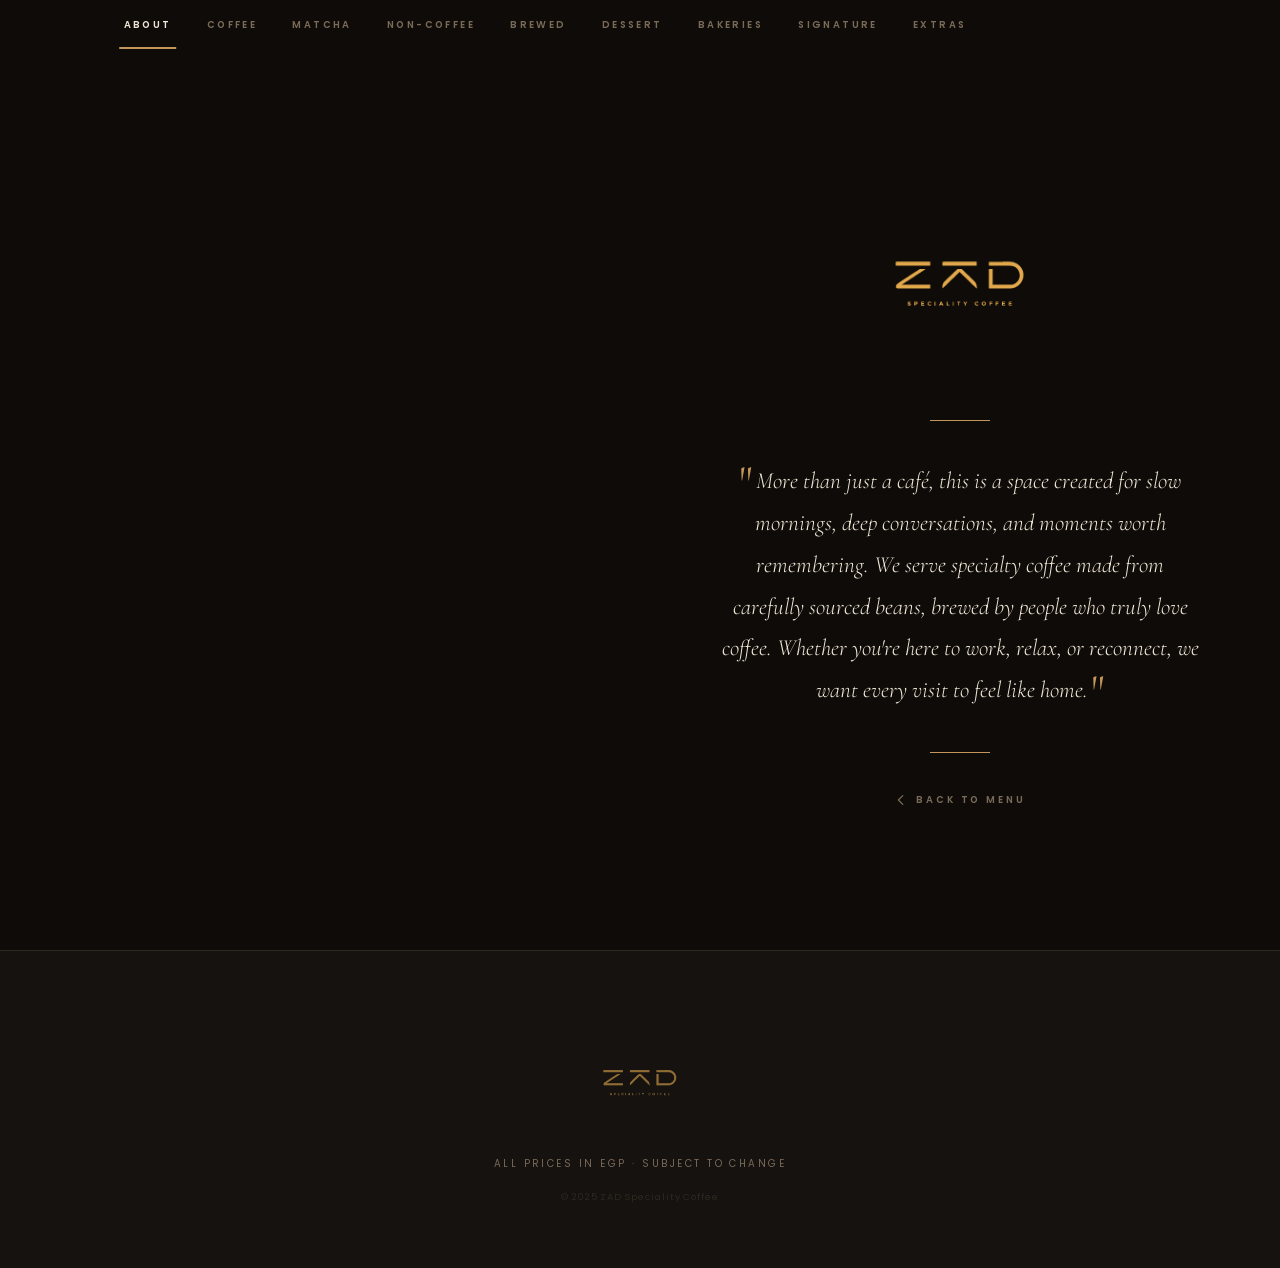
==== about.html @ 7866af66 "Add files via upload" ====
<!DOCTYPE html>
<html lang="en">
<head>
  <meta charset="UTF-8" />
  <meta name="viewport" content="width=device-width, initial-scale=1.0" />
  <title>ZAD — About</title>
  <link rel="icon" href="logo.png" />
  <link rel="stylesheet" href="style.css" />
  <style>
    .z-about-wrap {
      min-height: 100vh;
      display: grid;
      grid-template-columns: 1fr 1fr;
    }

    /* LEFT — slideshow */
    .z-about-left {
      position: relative;
      overflow: hidden;
      min-height: 600px;
    }

    .z-slide {
      position: absolute;
      inset: 0;
      background-size: cover;
      background-position: center;
      opacity: 0;
      transition: opacity 0.3s ease;
    }

    .z-slide.z-slide-active {
      opacity: 1;
    }

    /* RIGHT — content */
    .z-about-right {
      background: var(--bg);
      display: flex;
      flex-direction: column;
      align-items: center;
      justify-content: center;
      padding: 5rem 4rem;
      gap: 2.5rem;
      text-align: center;
    }

    .z-about-logo {
      width: min(280px, 60%);
      height: auto;
    }

    .z-about-rule {
      width: 60px;
      height: 1px;
      background: var(--gold);
      margin: 0 auto;
    }

    .z-about-quote {
      font-family: var(--f-serif);
      font-size: clamp(1.1rem, 2vw, 1.45rem);
      font-weight: 300;
      font-style: italic;
      color: var(--cream);
      line-height: 1.8;
      max-width: 480px;
    }

    .z-about-quote::before {
      content: '"';
      font-size: 3rem;
      color: var(--gold);
      line-height: 0;
      vertical-align: -0.6rem;
      margin-right: 0.2rem;
      font-style: normal;
    }

    .z-about-quote::after {
      content: '"';
      font-size: 3rem;
      color: var(--gold);
      line-height: 0;
      vertical-align: -0.6rem;
      margin-left: 0.2rem;
      font-style: normal;
    }

    .z-about-back {
      display: inline-flex;
      align-items: center;
      gap: 0.5rem;
      font-family: var(--f-body);
      font-size: 0.6rem;
      font-weight: 600;
      letter-spacing: 0.3em;
      text-transform: uppercase;
      color: var(--muted);
      text-decoration: none;
      transition: color 0.2s;
    }

    .z-about-back:hover { color: var(--gold2); }

    /* Mobile */
    @media (max-width: 768px) {
      .z-about-wrap {
        grid-template-columns: 1fr;
        grid-template-rows: 50vh auto;
      }

      .z-about-left { min-height: 50vh; }

      .z-about-right {
        padding: 3.5rem 2rem;
      }
    }
  </style>
</head>
<body>
<div class="z-app">

  <!-- NAV -->
  <nav class="z-nav">
    <div class="z-nav-inner" id="navInner"></div>
  </nav>

  <div class="z-about-wrap">

    <!-- LEFT: Slideshow -->
    <div class="z-about-left" id="slideshow"></div>

    <!-- RIGHT: Content -->
    <div class="z-about-right">
      <img src="logo.png" alt="ZAD" class="z-about-logo" />
      <div class="z-about-rule"></div>
      <p class="z-about-quote">More than just a café, this is a space created for slow mornings, deep conversations, and moments worth remembering. We serve specialty coffee made from carefully sourced beans, brewed by people who truly love coffee. Whether you're here to work, relax, or reconnect, we want every visit to feel like home.</p>
      <div class="z-about-rule"></div>
      <a href="index.html" class="z-about-back">
        <svg width="14" height="14" viewBox="0 0 16 16" fill="none">
          <path d="M10 3L5 8l5 5" stroke="currentColor" stroke-width="1.5" stroke-linecap="round" stroke-linejoin="round"/>
        </svg>
        Back to Menu
      </a>
    </div>

  </div>

  <!-- FOOTER -->
  <footer class="z-footer">
    <img src="logo.png" alt="ZAD" class="z-footer-logo" />
    <p class="z-footer-line">All prices in EGP · Subject to change</p>
    <p class="z-footer-copy">© 2025 ZAD Speciality Coffee</p>
  </footer>

</div>
<script>
  const images = [
    "images/web_img-002.jpg","images/web_img-003.jpg","images/web_img-004.jpg",
    "images/web_img-005.jpg","images/web_img-006.jpg","images/web_img-007.jpg",
    "images/web_img-008.jpg","images/web_img-009.jpg","images/web_img-010.jpg",
    "images/web_img-011.jpg","images/web_img-012.jpg","images/web_img-013.jpg",
    "images/web_img-014.jpg","images/web_img-015.jpg","images/web_img-016.jpg",
    "images/web_img-017.jpg","images/web_img-018.jpg","images/web_img-019.jpg",
    "images/web_img-020.jpg","images/web_img-021.jpg","images/web_img-022.jpg",
    "images/web_img-023.jpg","images/web_img-024.jpg","images/web_img-025.jpg",
    "images/web_img-026.jpg","images/web_img-027.jpg","images/web_img-028.jpg",
    "images/web_img-029.jpg"
  ];

  const slideshow = document.getElementById("slideshow");

  // Build slides
  images.forEach((src, i) => {
    const div = document.createElement("div");
    div.className = "z-slide" + (i === 0 ? " z-slide-active" : "");
    div.style.backgroundImage = `url('${src}')`;
    slideshow.appendChild(div);
  });

  let current = 0;
  const slides = document.querySelectorAll(".z-slide");

  setInterval(() => {
    slides[current].classList.remove("z-slide-active");
    current = (current + 1) % slides.length;
    slides[current].classList.add("z-slide-active");
  }, 500);

  // Nav
  const CATEGORIES = [
    { id: "Coffee", label: "Coffee" },
    { id: "Matcha", label: "Matcha" },
    { id: "NonCoffee", label: "Non-Coffee" },
    { id: "Brewed", label: "Brewed" },
    { id: "Dessert", label: "Dessert" },
    { id: "Bakeries", label: "Bakeries" },
    { id: "Signature", label: "Signature" },
    { id: "Extras", label: "Extras" },
  ];

  const navInner = document.getElementById("navInner");

  // About btn (active)
  const aboutBtn = document.createElement("a");
  aboutBtn.className = "z-nav-btn z-nav-on";
  aboutBtn.textContent = "About";
  aboutBtn.href = "about.html";
  navInner.appendChild(aboutBtn);

  CATEGORIES.forEach(c => {
    const btn = document.createElement("a");
    btn.className = "z-nav-btn";
    btn.textContent = c.label;
    btn.href = "index.html";
    navInner.appendChild(btn);
  });

  // Sticky nav
  const nav = document.querySelector(".z-nav");
  window.addEventListener("scroll", () => {
    nav.classList.toggle("z-nav-stuck", window.scrollY > 10);
  }, { passive: true });
</script>
</body>
</html>
---- style.css ----
@import url('https://fonts.googleapis.com/css2?family=Bebas+Neue&family=Poppins:wght@300;400;500;600&family=Cormorant+Garamond:ital,wght@0,300;0,400;1,300&display=swap');

:root {
  --bg:      #0E0B08;
  --bg2:     #161210;
  --bg3:     #1E1A15;
  --border:  #2E2820;
  --gold:    #C4965A;
  --gold2:   #E8B97A;
  --cream:   #F0E6D6;
  --muted:   #7A6A58;
  --white:   #FDFAF7;
  --f-head:  'Bebas Neue', sans-serif;
  --f-serif: 'Cormorant Garamond', Georgia, serif;
  --f-body:  'Poppins', system-ui, sans-serif;
}

*, *::before, *::after { box-sizing: border-box; margin: 0; padding: 0; }
html { scroll-behavior: smooth; }

.z-app {
  background: var(--bg);
  color: var(--cream);
  font-family: var(--f-body);
  -webkit-font-smoothing: antialiased;
  overflow-x: hidden;
}

/* ── HERO ── */
.z-hero {
  position: relative;
  height: 100svh;
  min-height: 600px;
  display: flex;
  flex-direction: column;
  align-items: center;
  justify-content: center;
  overflow: hidden;
}

.z-hero-img {
  position: absolute;
  inset: 0;
  background: url('hero-bg.png') center center / cover no-repeat;
  transform: scale(1.05);
  transition: transform 8s ease-out;
}

.z-hero-in .z-hero-img { transform: scale(1); }

.z-hero-overlay {
  position: absolute;
  inset: 0;
  background: linear-gradient(to bottom, rgba(10,8,5,0.55) 0%, rgba(10,8,5,0.3) 40%, rgba(10,8,5,0.75) 100%);
}

.z-hero-content {
  position: relative;
  z-index: 2;
  display: flex;
  flex-direction: column;
  align-items: center;
  gap: 1.2rem;
  opacity: 0;
  transform: translateY(30px);
  transition: opacity 1s ease 0.1s, transform 1s ease 0.1s;
}

.z-hero-in .z-hero-content { opacity: 1; transform: translateY(0); }

.z-hero-logo {
  width: min(520px, 80vw);
  height: auto;
  opacity: 0.95;
}

.z-hero-down {
  position: absolute;
  bottom: 2.5rem;
  left: 50%;
  transform: translateX(-50%);
  z-index: 2;
  display: flex;
  flex-direction: column;
  align-items: center;
  gap: 0.5rem;
  color: rgba(240,230,214,0.5);
  text-decoration: none;
  opacity: 0;
  transition: opacity 0.6s ease 1.6s, color 0.2s;
}

.z-hero-in .z-hero-down { opacity: 1; }
.z-hero-down:hover { color: var(--gold2); }

.z-hero-down span {
  font-size: 0.58rem;
  letter-spacing: 0.3em;
  text-transform: uppercase;
}

/* ── NAV ── */
.z-nav {
  position: sticky;
  top: 0;
  z-index: 200;
  background: var(--bg);
  border-bottom: 1px solid transparent;
  transition: border-color 0.3s, box-shadow 0.3s;
}

.z-nav-stuck {
  border-bottom-color: var(--border);
  box-shadow: 0 2px 30px rgba(0,0,0,0.5);
}

.z-nav-inner {
  max-width: 1100px;
  margin: 0 auto;
  display: flex;
  overflow-x: auto;
  scrollbar-width: none;
  padding: 0 1rem;
}
.z-nav-inner::-webkit-scrollbar { display: none; }

.z-nav-btn {
  flex-shrink: 0;
  background: none;
  border: none;
  cursor: pointer;
  font-family: var(--f-body);
  font-size: 0.6rem;
  font-weight: 600;
  letter-spacing: 0.25em;
  text-transform: uppercase;
  color: var(--muted);
  padding: 1.1rem 1.1rem;
  position: relative;
  transition: color 0.2s;
  white-space: nowrap;
  text-decoration: none;
  display: inline-block;
}

.z-nav-btn::after {
  content: '';
  position: absolute;
  bottom: 0; left: 50%;
  transform: translateX(-50%);
  width: 0; height: 2px;
  background: var(--gold);
  transition: width 0.22s;
}

.z-nav-btn:hover { color: var(--cream); }
.z-nav-on { color: var(--cream); }
.z-nav-on::after { width: calc(100% - 1.6rem); }

/* ── MAIN ── */
.z-main {
  max-width: 1000px;
  margin: 0 auto;
  padding: 0 2rem 8rem;
}

/* ── SECTION ── */
.z-section {
  padding: 7rem 0 2rem;
  opacity: 0;
  transform: translateY(40px);
  transition: opacity 0.8s ease, transform 0.8s ease;
}

.z-in { opacity: 1; transform: translateY(0); }

.z-sec-top {
  display: flex;
  align-items: flex-end;
  gap: 1.5rem;
  margin-bottom: 2.5rem;
}

.z-sec-num-wrap {
  display: flex;
  align-items: flex-end;
  padding-bottom: 0.4rem;
}

.z-sec-line {
  display: block;
  width: 3px;
  height: 56px;
  background: var(--gold);
  border-radius: 2px;
  flex-shrink: 0;
}

.z-sec-labels { display: flex; flex-direction: column; gap: 0.3rem; }

.z-sec-title {
  font-family: var(--f-head);
  font-size: clamp(3.5rem, 8vw, 6rem);
  font-weight: 400;
  letter-spacing: 0.04em;
  line-height: 0.9;
  color: var(--white);
}

.z-sec-sub {
  font-size: 0.62rem;
  font-weight: 400;
  letter-spacing: 0.3em;
  text-transform: uppercase;
  color: var(--gold);
}

/* ── TABLE ── */
.z-table-wrap { border-top: 1px solid var(--border); }

.z-col-heads {
  display: grid;
  grid-template-columns: 1fr repeat(3, 80px);
  padding: 0.7rem 0;
  border-bottom: 1px solid var(--border);
}

.z-col-item, .z-col-head {
  font-size: 0.58rem;
  font-weight: 600;
  letter-spacing: 0.3em;
  text-transform: uppercase;
  color: var(--muted);
}

.z-col-head { text-align: center; }

.z-row {
  display: grid;
  grid-template-columns: 1fr repeat(3, 80px);
  align-items: center;
  padding: 1rem 0;
  border-bottom: 1px solid var(--border);
  opacity: 0;
  transform: translateX(-10px);
  transition: opacity 0.4s ease, transform 0.4s ease, background 0.15s;
}

.z-in .z-row { opacity: 1; transform: translateX(0); }
.z-row:hover { background: rgba(196,150,90,0.04); }

.z-row-name {
  font-family: var(--f-serif);
  font-size: 1.3rem;
  font-weight: 300;
  letter-spacing: 0.03em;
  color: var(--cream);
  padding-right: 1rem;
}

.z-price {
  display: block;
  text-align: center;
  font-family: var(--f-body);
  font-size: 0.78rem;
  font-weight: 500;
  color: var(--gold2);
  letter-spacing: 0.03em;
}

.z-nodash {
  display: block;
  text-align: center;
  color: var(--border);
  font-size: 0.9rem;
}

/* ── LIST ── */
.z-list-wrap { border-top: 1px solid var(--border); }

.z-list-row {
  display: flex;
  align-items: baseline;
  gap: 0.8rem;
  padding: 1rem 0;
  border-bottom: 1px solid var(--border);
  opacity: 0;
  transform: translateX(-10px);
  transition: opacity 0.4s ease, transform 0.4s ease, background 0.15s;
  cursor: default;
}

.z-in .z-list-row { opacity: 1; transform: translateX(0); }

.z-list-row:hover {
  background: rgba(196,150,90,0.04);
  padding-left: 0.5rem;
  padding-right: 0.5rem;
  margin: 0 -0.5rem;
  border-radius: 4px;
}

.z-list-name {
  font-family: var(--f-serif);
  font-size: 1.3rem;
  font-weight: 300;
  letter-spacing: 0.03em;
  color: var(--cream);
  flex-shrink: 0;
  line-height: 1.3;
}

.z-list-dots {
  flex: 1;
  border-bottom: 1px dashed var(--border);
  margin-bottom: 4px;
  min-width: 20px;
}

.z-list-price {
  font-family: var(--f-body);
  font-size: 0.78rem;
  font-weight: 500;
  color: var(--gold2);
  flex-shrink: 0;
  letter-spacing: 0.03em;
}

/* ── ABOUT SECTION ── */
.z-about-panel {
  border-top: 1px solid var(--border);
}

.z-about-split {
  display: grid;
  grid-template-columns: 1fr 1fr;
  min-height: 100vh;
}

.z-slideshow {
  position: relative;
  overflow: hidden;
  min-height: 600px;
}

.z-slide {
  position: absolute;
  inset: 0;
  background-size: cover;
  background-position: center;
  opacity: 0;
  transition: opacity 0.8s ease;
}

.z-slide.z-slide-active { opacity: 1; }

.z-about-info {
  background: var(--bg);
  display: flex;
  flex-direction: column;
  align-items: center;
  justify-content: center;
  padding: 5rem 4rem;
  gap: 2rem;
  text-align: center;
}

.z-about-logo {
  width: min(260px, 60%);
  height: auto;
}

.z-about-rule {
  width: 50px;
  height: 1px;
  background: var(--gold);
}

.z-about-quote {
  font-family: var(--f-serif);
  font-size: clamp(1rem, 1.8vw, 1.35rem);
  font-weight: 300;
  font-style: italic;
  color: var(--cream);
  line-height: 1.9;
  max-width: 460px;
}

.z-about-quote::before {
  content: '"';
  font-size: 3rem;
  color: var(--gold);
  line-height: 0;
  vertical-align: -0.6rem;
  margin-right: 0.2rem;
  font-style: normal;
}

.z-about-quote::after {
  content: '"';
  font-size: 3rem;
  color: var(--gold);
  line-height: 0;
  vertical-align: -0.6rem;
  margin-left: 0.2rem;
  font-style: normal;
}

/* ── FOOTER ── */
.z-footer {
  background: var(--bg2);
  border-top: 1px solid var(--border);
  padding: 5rem 2rem 4rem;
  text-align: center;
  display: flex;
  flex-direction: column;
  align-items: center;
  gap: 1.2rem;
}

.z-footer-logo {
  width: 160px;
  opacity: 0.6;
}

.z-social {
  display: flex;
  align-items: center;
  gap: 0.75rem;
}

.z-social-btn {
  display: flex;
  align-items: center;
  justify-content: center;
  width: 44px;
  height: 44px;
  border-radius: 50%;
  border: 1px solid var(--border);
  color: var(--muted);
  text-decoration: none;
  transition: color 0.2s, border-color 0.2s, background 0.2s;
}

.z-social-btn:hover {
  color: var(--gold2);
  border-color: var(--gold);
  background: rgba(196,150,90,0.08);
}

.z-footer-line {
  font-size: 0.62rem;
  letter-spacing: 0.25em;
  text-transform: uppercase;
  color: var(--muted);
}

.z-footer-copy {
  font-size: 0.58rem;
  letter-spacing: 0.1em;
  color: var(--border);
}

/* ── MOBILE ── */
@media (max-width: 640px) {
  .z-main { padding: 0 1rem 6rem; }
  .z-sec-title { font-size: 3rem; }
  .z-sec-line { height: 42px; }
  .z-row-name, .z-list-name { font-size: 1.05rem; }
  .z-col-heads { grid-template-columns: 1fr repeat(3, 58px); }
  .z-row { grid-template-columns: 1fr repeat(3, 58px); }
  .z-nav-btn { font-size: 0.56rem; padding: 1rem 0.7rem; }
  .z-hero-logo { width: 65vw; }
  .z-about-split {
    grid-template-columns: 1fr;
    grid-template-rows: 50vh auto;
  }
  .z-slideshow { min-height: 50vh; }
  .z-about-info { padding: 3rem 1.5rem; }
}
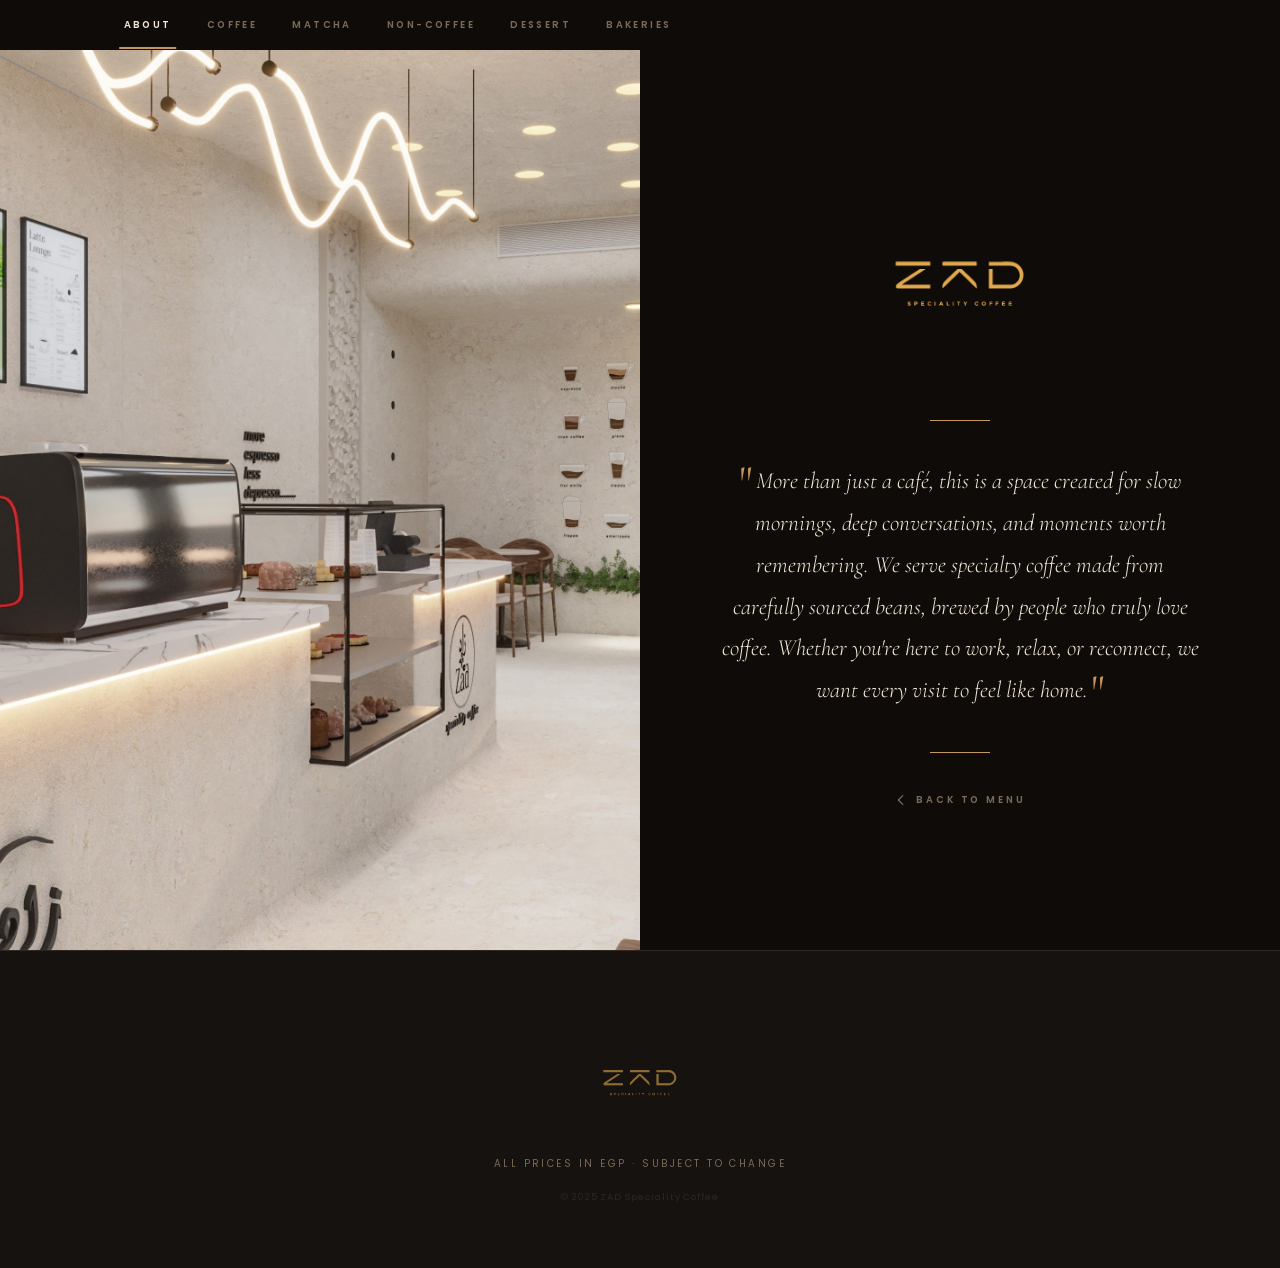
==== commit 636f0aa4: "Add files via upload" ====
--- a/about.html
+++ b/about.html
@@ -157,16 +157,16 @@
 </div>
 <script>
   const images = [
-    "images/web_img-002.jpg","images/web_img-003.jpg","images/web_img-004.jpg",
-    "images/web_img-005.jpg","images/web_img-006.jpg","images/web_img-007.jpg",
-    "images/web_img-008.jpg","images/web_img-009.jpg","images/web_img-010.jpg",
-    "images/web_img-011.jpg","images/web_img-012.jpg","images/web_img-013.jpg",
-    "images/web_img-014.jpg","images/web_img-015.jpg","images/web_img-016.jpg",
-    "images/web_img-017.jpg","images/web_img-018.jpg","images/web_img-019.jpg",
-    "images/web_img-020.jpg","images/web_img-021.jpg","images/web_img-022.jpg",
-    "images/web_img-023.jpg","images/web_img-024.jpg","images/web_img-025.jpg",
-    "images/web_img-026.jpg","images/web_img-027.jpg","images/web_img-028.jpg",
-    "images/web_img-029.jpg"
+    "img-002.jpg","img-003.jpg","img-004.jpg",
+    "img-005.jpg","img-006.jpg","img-007.jpg",
+    "img-008.jpg","img-009.jpg","img-010.jpg",
+    "img-011.jpg","img-012.jpg","img-013.jpg",
+    "img-014.jpg","img-015.jpg","img-016.jpg",
+    "img-017.jpg","img-018.jpg","img-019.jpg",
+    "img-020.jpg","img-021.jpg","img-022.jpg",
+    "img-023.jpg","img-024.jpg","img-025.jpg",
+    "img-026.jpg","img-027.jpg","img-028.jpg",
+    "img-029.jpg"
   ];
 
   const slideshow = document.getElementById("slideshow");
@@ -193,11 +193,8 @@
     { id: "Coffee", label: "Coffee" },
     { id: "Matcha", label: "Matcha" },
     { id: "NonCoffee", label: "Non-Coffee" },
-    { id: "Brewed", label: "Brewed" },
     { id: "Dessert", label: "Dessert" },
     { id: "Bakeries", label: "Bakeries" },
-    { id: "Signature", label: "Signature" },
-    { id: "Extras", label: "Extras" },
   ];
 
   const navInner = document.getElementById("navInner");
